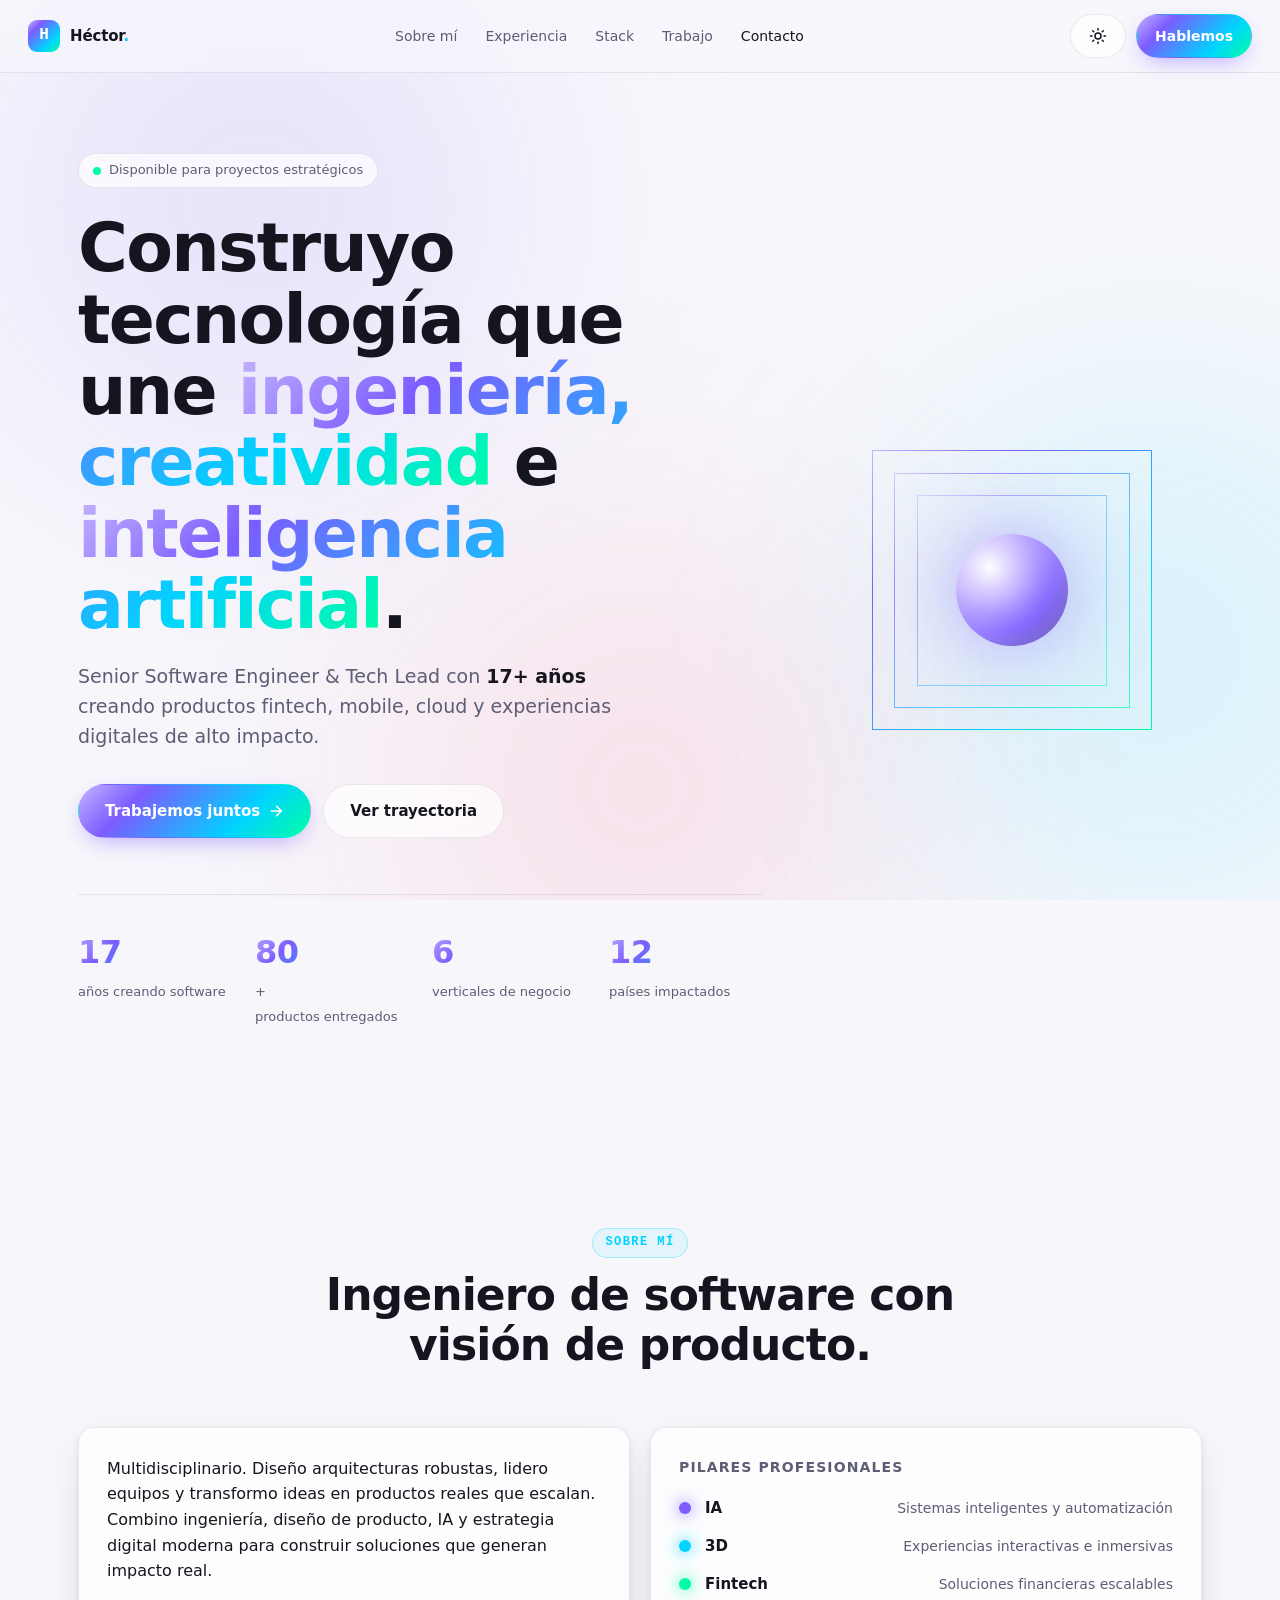
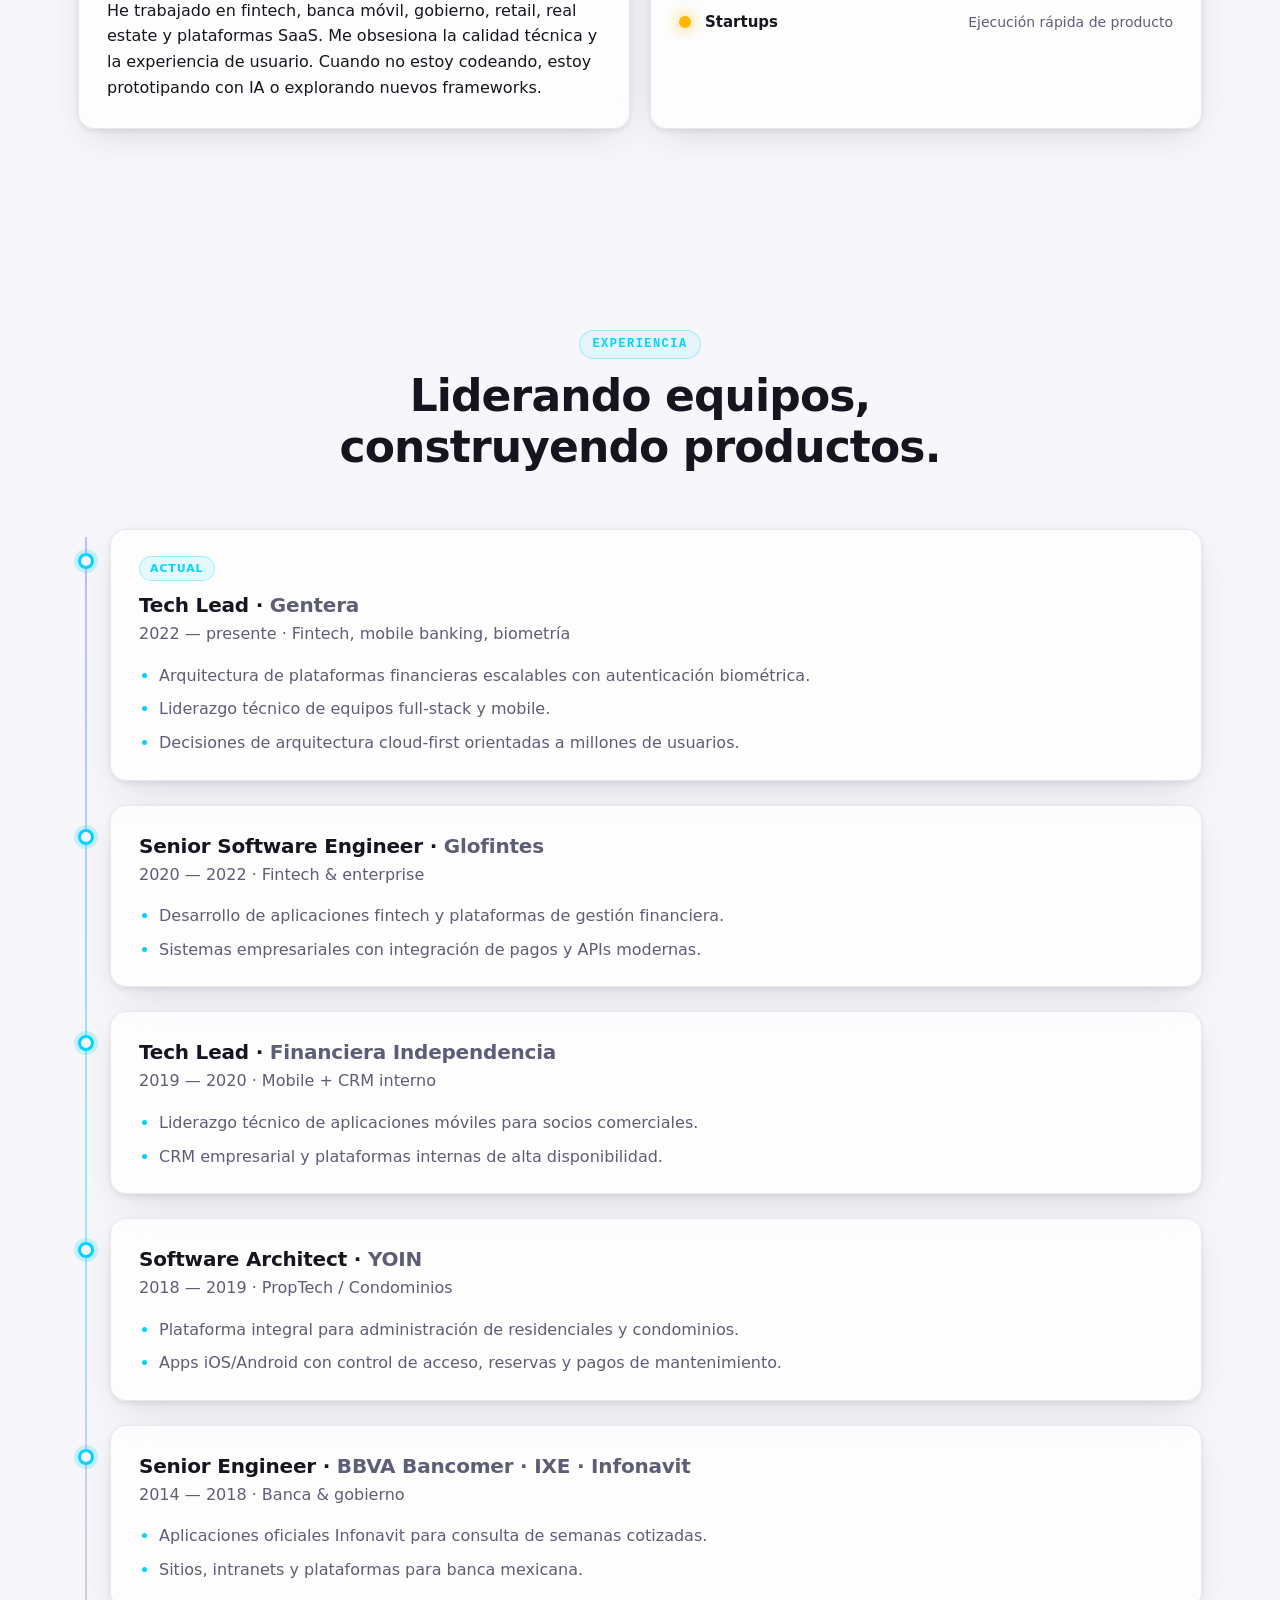
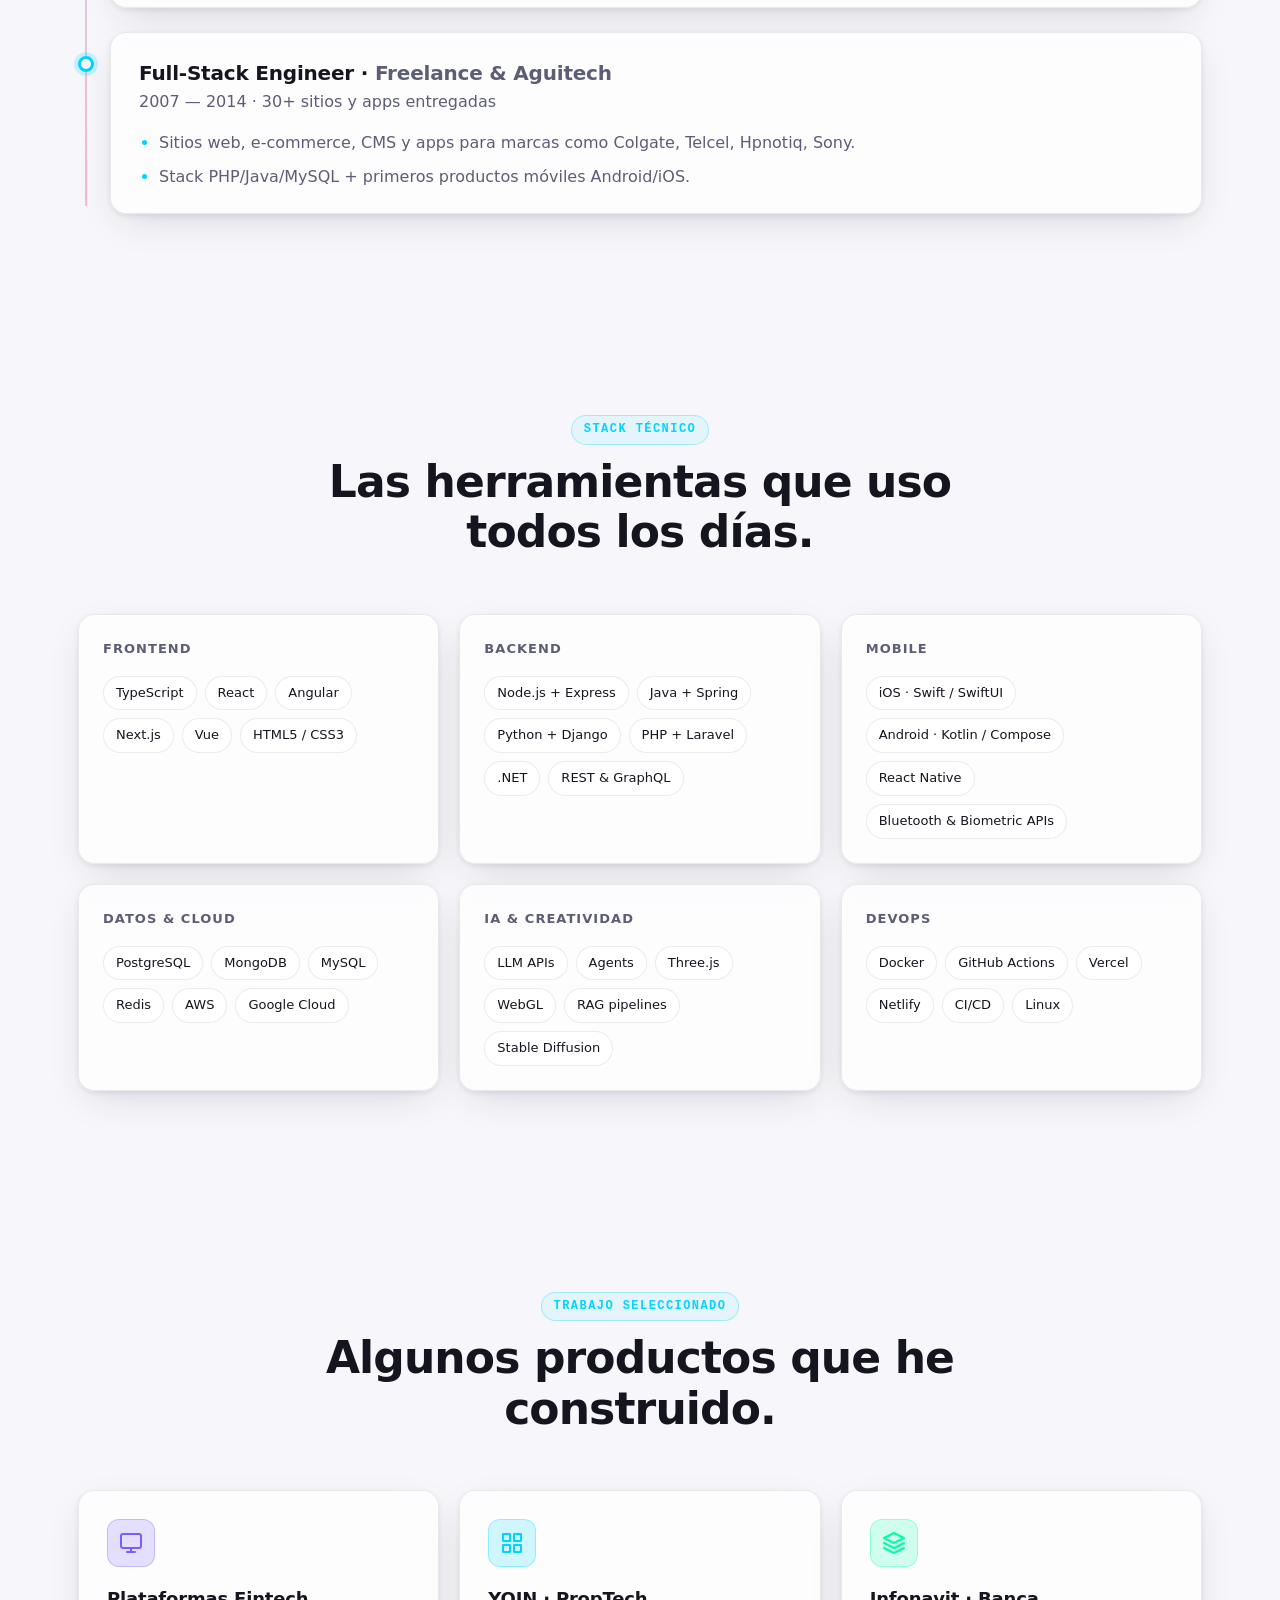
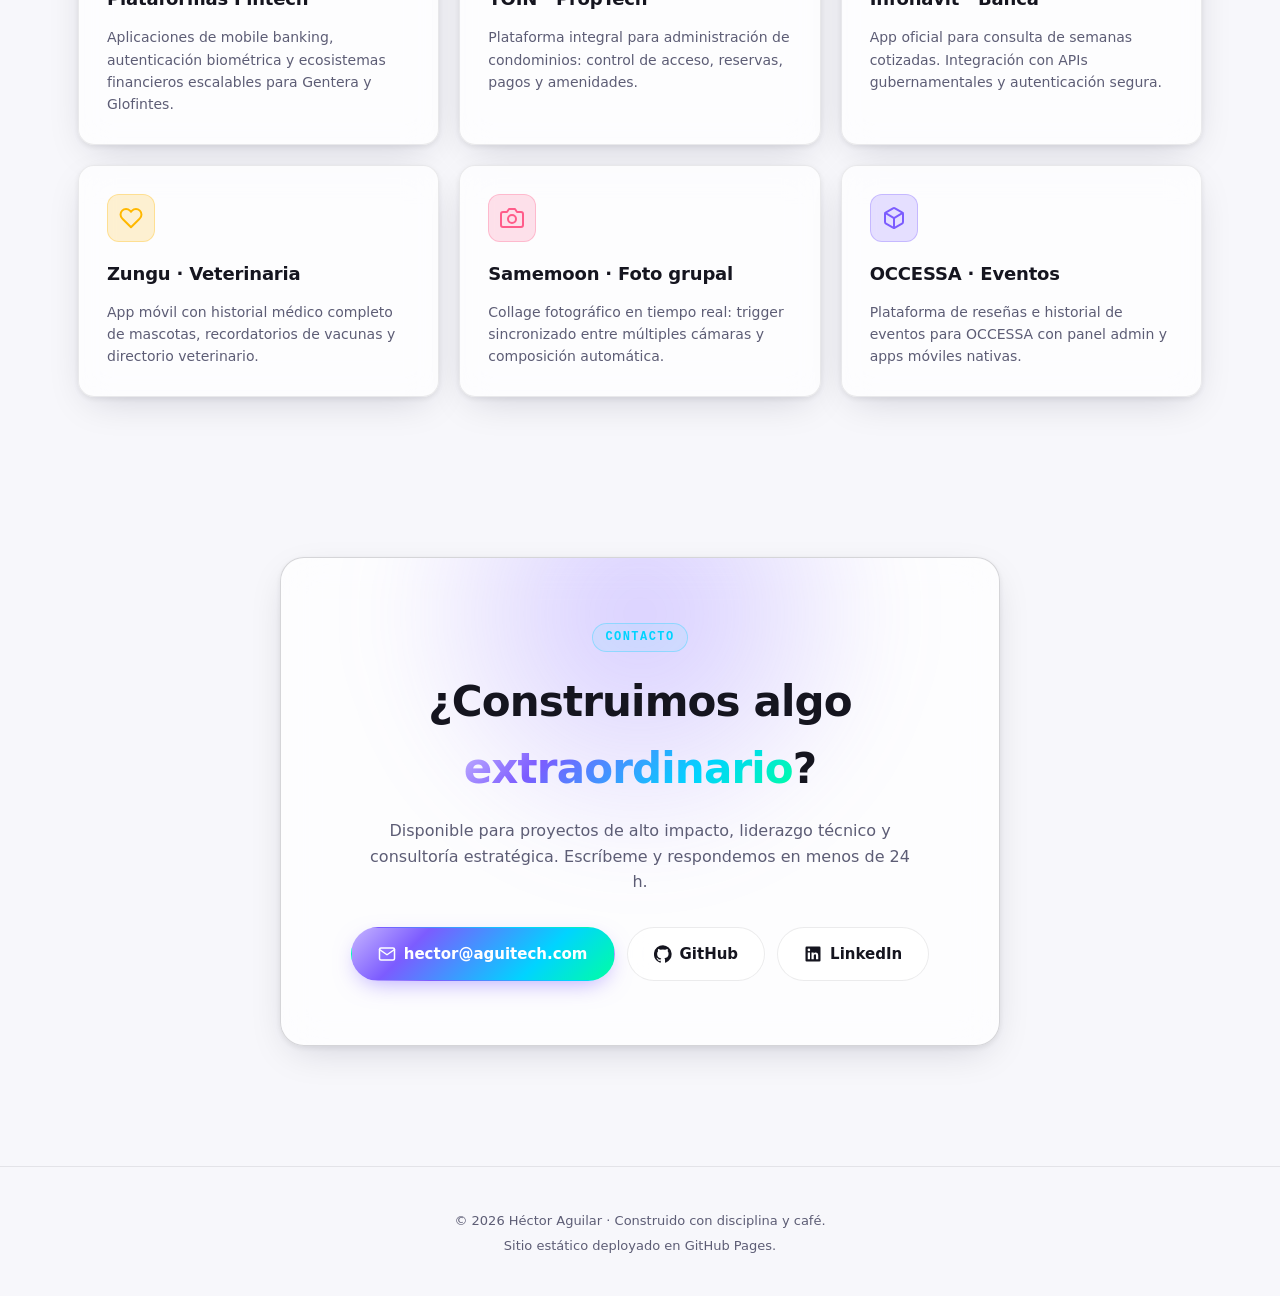
==== index.html @ c1e5ca76 "feat: premium curriculum vitae site - Dark/light theme with glassmorphism - Aurora animated backgrou" ====
<!doctype html>
<html lang="es" data-theme="dark">
<head>
  <meta charset="utf-8" />
  <meta name="viewport" content="width=device-width, initial-scale=1, viewport-fit=cover" />
  <title>Héctor Aguilar — Senior Software Engineer & Tech Lead</title>
  <meta name="description" content="Senior Software Engineer con 17+ años construyendo fintech, mobile, plataformas cloud y productos digitales. iOS, Android, Web, AI." />
  <meta name="theme-color" content="#0a0a0f" />
  <meta name="color-scheme" content="dark light" />

  <!-- Open Graph -->
  <meta property="og:type" content="profile" />
  <meta property="og:title" content="Héctor Aguilar — Senior Software Engineer & Tech Lead" />
  <meta property="og:description" content="17+ años construyendo fintech, mobile, AI y plataformas escalables." />
  <meta property="og:locale" content="es_MX" />

  <link rel="icon" type="image/svg+xml" href="data:image/svg+xml,%3Csvg xmlns='http://www.w3.org/2000/svg' viewBox='0 0 32 32'%3E%3Cdefs%3E%3ClinearGradient id='g' x1='0' x2='1' y1='0' y2='1'%3E%3Cstop offset='0' stop-color='%237c5cff'/%3E%3Cstop offset='1' stop-color='%2300d4ff'/%3E%3C/linearGradient%3E%3C/defs%3E%3Crect width='32' height='32' rx='8' fill='url(%23g)'/%3E%3Ctext x='16' y='22' text-anchor='middle' font-family='ui-monospace,SF Mono,monospace' font-size='18' font-weight='800' fill='white'%3EH%3C/text%3E%3C/svg%3E" />

  <link rel="stylesheet" href="styles.css" />
</head>
<body>

<!-- Aurora background -->
<div class="aurora" aria-hidden="true">
  <span class="aurora__blob aurora__blob--1"></span>
  <span class="aurora__blob aurora__blob--2"></span>
  <span class="aurora__blob aurora__blob--3"></span>
</div>

<!-- Top nav -->
<header class="topbar" role="banner">
  <a href="#top" class="topbar__brand" aria-label="Inicio">
    <span class="brand-mark" aria-hidden="true">H</span>
    <span class="brand-name">Héctor<span class="brand-dot" aria-hidden="true">.</span></span>
  </a>
  <nav class="topbar__nav" aria-label="Navegación principal">
    <a href="#about">Sobre mí</a>
    <a href="#experience">Experiencia</a>
    <a href="#stack">Stack</a>
    <a href="#work">Trabajo</a>
    <a href="#contact">Contacto</a>
  </nav>
  <div class="topbar__actions">
    <button class="btn btn--ghost" id="theme-toggle" type="button" aria-label="Cambiar tema">
      <svg width="18" height="18" viewBox="0 0 24 24" fill="none" stroke="currentColor" stroke-width="2" stroke-linecap="round" stroke-linejoin="round" aria-hidden="true"><circle cx="12" cy="12" r="4"/><path d="M12 2v2M12 20v2M4.93 4.93l1.41 1.41M17.66 17.66l1.41 1.41M2 12h2M20 12h2M4.93 19.07l1.41-1.41M17.66 6.34l1.41-1.41"/></svg>
    </button>
    <a class="btn btn--primary" href="#contact">Hablemos</a>
  </div>
</header>

<main id="top">

  <!-- HERO -->
  <section class="hero" aria-labelledby="hero-title">
    <div class="hero__inner reveal">
      <span class="chip">
        <span class="chip__pulse" aria-hidden="true"></span>
        Disponible para proyectos estratégicos
      </span>
      <h1 id="hero-title" class="hero__title">
        Construyo tecnología que une
        <span class="grad">ingeniería, creatividad</span>
        e <span class="grad">inteligencia artificial</span>.
      </h1>
      <p class="hero__subtitle">
        Senior Software Engineer &amp; Tech Lead con <strong>17+ años</strong> creando productos fintech, mobile, cloud
        y experiencias digitales de alto impacto.
      </p>
      <div class="hero__cta">
        <a class="btn btn--primary btn--lg" href="#contact">
          Trabajemos juntos
          <svg width="16" height="16" viewBox="0 0 24 24" fill="none" stroke="currentColor" stroke-width="2.5" stroke-linecap="round" stroke-linejoin="round" aria-hidden="true"><path d="M5 12h14M13 5l7 7-7 7"/></svg>
        </a>
        <a class="btn btn--ghost btn--lg" href="#experience">
          Ver trayectoria
        </a>
      </div>
      <ul class="hero__stats" role="list">
        <li>
          <strong data-count="17">0</strong>
          <span>años creando software</span>
        </li>
        <li>
          <strong data-count="80">0</strong><span>+</span>
          <span>productos entregados</span>
        </li>
        <li>
          <strong data-count="6">0</strong>
          <span>verticales de negocio</span>
        </li>
        <li>
          <strong data-count="12">0</strong>
          <span>países impactados</span>
        </li>
      </ul>
    </div>
    <div class="hero__art" aria-hidden="true">
      <div class="orb">
        <div class="orb__core"></div>
        <div class="orb__ring orb__ring--1"></div>
        <div class="orb__ring orb__ring--2"></div>
        <div class="orb__ring orb__ring--3"></div>
      </div>
    </div>
  </section>

  <!-- ABOUT -->
  <section id="about" class="section" aria-labelledby="about-title">
    <header class="section__head reveal">
      <span class="eyebrow">Sobre mí</span>
      <h2 id="about-title" class="section__title">
        Ingeniero de software con visión de producto.
      </h2>
    </header>
    <div class="grid grid--2 reveal">
      <div class="card card--prose">
        <p>
          Multidisciplinario. Diseño arquitecturas robustas, lidero equipos y transformo ideas en productos reales que escalan.
          Combino ingeniería, diseño de producto, IA y estrategia digital moderna para construir soluciones que generan impacto real.
        </p>
        <p>
          He trabajado en fintech, banca móvil, gobierno, retail, real estate y plataformas SaaS. Me obsesiona la calidad técnica
          y la experiencia de usuario. Cuando no estoy codeando, estoy prototipando con IA o explorando nuevos frameworks.
        </p>
      </div>
      <div class="card card--pillars">
        <h3 class="card__title">Pilares profesionales</h3>
        <ul class="pillars" role="list">
          <li><span class="pillars__dot" style="--c:#7c5cff"></span><strong>IA</strong><span>Sistemas inteligentes y automatización</span></li>
          <li><span class="pillars__dot" style="--c:#00d4ff"></span><strong>3D</strong><span>Experiencias interactivas e inmersivas</span></li>
          <li><span class="pillars__dot" style="--c:#00ffa3"></span><strong>Fintech</strong><span>Soluciones financieras escalables</span></li>
          <li><span class="pillars__dot" style="--c:#ffb800"></span><strong>Startups</strong><span>Ejecución rápida de producto</span></li>
        </ul>
      </div>
    </div>
  </section>

  <!-- EXPERIENCE -->
  <section id="experience" class="section" aria-labelledby="exp-title">
    <header class="section__head reveal">
      <span class="eyebrow">Experiencia</span>
      <h2 id="exp-title" class="section__title">Liderando equipos, construyendo productos.</h2>
    </header>

    <ol class="timeline" role="list">
      <li class="timeline__item reveal">
        <div class="timeline__dot" aria-hidden="true"></div>
        <article class="card timeline__card">
          <header>
            <span class="badge">Actual</span>
            <h3>Tech Lead · <span class="muted">Gentera</span></h3>
            <p class="muted">2022 — presente · Fintech, mobile banking, biometría</p>
          </header>
          <ul>
            <li>Arquitectura de plataformas financieras escalables con autenticación biométrica.</li>
            <li>Liderazgo técnico de equipos full-stack y mobile.</li>
            <li>Decisiones de arquitectura cloud-first orientadas a millones de usuarios.</li>
          </ul>
        </article>
      </li>

      <li class="timeline__item reveal">
        <div class="timeline__dot" aria-hidden="true"></div>
        <article class="card timeline__card">
          <header>
            <h3>Senior Software Engineer · <span class="muted">Glofintes</span></h3>
            <p class="muted">2020 — 2022 · Fintech &amp; enterprise</p>
          </header>
          <ul>
            <li>Desarrollo de aplicaciones fintech y plataformas de gestión financiera.</li>
            <li>Sistemas empresariales con integración de pagos y APIs modernas.</li>
          </ul>
        </article>
      </li>

      <li class="timeline__item reveal">
        <div class="timeline__dot" aria-hidden="true"></div>
        <article class="card timeline__card">
          <header>
            <h3>Tech Lead · <span class="muted">Financiera Independencia</span></h3>
            <p class="muted">2019 — 2020 · Mobile + CRM interno</p>
          </header>
          <ul>
            <li>Liderazgo técnico de aplicaciones móviles para socios comerciales.</li>
            <li>CRM empresarial y plataformas internas de alta disponibilidad.</li>
          </ul>
        </article>
      </li>

      <li class="timeline__item reveal">
        <div class="timeline__dot" aria-hidden="true"></div>
        <article class="card timeline__card">
          <header>
            <h3>Software Architect · <span class="muted">YOIN</span></h3>
            <p class="muted">2018 — 2019 · PropTech / Condominios</p>
          </header>
          <ul>
            <li>Plataforma integral para administración de residenciales y condominios.</li>
            <li>Apps iOS/Android con control de acceso, reservas y pagos de mantenimiento.</li>
          </ul>
        </article>
      </li>

      <li class="timeline__item reveal">
        <div class="timeline__dot" aria-hidden="true"></div>
        <article class="card timeline__card">
          <header>
            <h3>Senior Engineer · <span class="muted">BBVA Bancomer · IXE · Infonavit</span></h3>
            <p class="muted">2014 — 2018 · Banca &amp; gobierno</p>
          </header>
          <ul>
            <li>Aplicaciones oficiales Infonavit para consulta de semanas cotizadas.</li>
            <li>Sitios, intranets y plataformas para banca mexicana.</li>
          </ul>
        </article>
      </li>

      <li class="timeline__item reveal">
        <div class="timeline__dot" aria-hidden="true"></div>
        <article class="card timeline__card">
          <header>
            <h3>Full-Stack Engineer · <span class="muted">Freelance &amp; Aguitech</span></h3>
            <p class="muted">2007 — 2014 · 30+ sitios y apps entregadas</p>
          </header>
          <ul>
            <li>Sitios web, e-commerce, CMS y apps para marcas como Colgate, Telcel, Hpnotiq, Sony.</li>
            <li>Stack PHP/Java/MySQL + primeros productos móviles Android/iOS.</li>
          </ul>
        </article>
      </li>
    </ol>
  </section>

  <!-- STACK -->
  <section id="stack" class="section" aria-labelledby="stack-title">
    <header class="section__head reveal">
      <span class="eyebrow">Stack técnico</span>
      <h2 id="stack-title" class="section__title">Las herramientas que uso todos los días.</h2>
    </header>

    <div class="stack-grid reveal">
      <article class="card stack-card">
        <h3 class="stack-card__title">Frontend</h3>
        <ul class="tags" role="list">
          <li>TypeScript</li><li>React</li><li>Angular</li><li>Next.js</li><li>Vue</li><li>HTML5 / CSS3</li>
        </ul>
      </article>
      <article class="card stack-card">
        <h3 class="stack-card__title">Backend</h3>
        <ul class="tags" role="list">
          <li>Node.js + Express</li><li>Java + Spring</li><li>Python + Django</li><li>PHP + Laravel</li><li>.NET</li><li>REST &amp; GraphQL</li>
        </ul>
      </article>
      <article class="card stack-card">
        <h3 class="stack-card__title">Mobile</h3>
        <ul class="tags" role="list">
          <li>iOS · Swift / SwiftUI</li><li>Android · Kotlin / Compose</li><li>React Native</li><li>Bluetooth &amp; Biometric APIs</li>
        </ul>
      </article>
      <article class="card stack-card">
        <h3 class="stack-card__title">Datos &amp; Cloud</h3>
        <ul class="tags" role="list">
          <li>PostgreSQL</li><li>MongoDB</li><li>MySQL</li><li>Redis</li><li>AWS</li><li>Google Cloud</li>
        </ul>
      </article>
      <article class="card stack-card">
        <h3 class="stack-card__title">IA &amp; Creatividad</h3>
        <ul class="tags" role="list">
          <li>LLM APIs</li><li>Agents</li><li>Three.js</li><li>WebGL</li><li>RAG pipelines</li><li>Stable Diffusion</li>
        </ul>
      </article>
      <article class="card stack-card">
        <h3 class="stack-card__title">DevOps</h3>
        <ul class="tags" role="list">
          <li>Docker</li><li>GitHub Actions</li><li>Vercel</li><li>Netlify</li><li>CI/CD</li><li>Linux</li>
        </ul>
      </article>
    </div>
  </section>

  <!-- SELECTED WORK -->
  <section id="work" class="section" aria-labelledby="work-title">
    <header class="section__head reveal">
      <span class="eyebrow">Trabajo seleccionado</span>
      <h2 id="work-title" class="section__title">Algunos productos que he construido.</h2>
    </header>

    <div class="grid grid--3 reveal">
      <article class="card work-card">
        <div class="work-card__icon" style="--c:#7c5cff">
          <svg width="24" height="24" viewBox="0 0 24 24" fill="none" stroke="currentColor" stroke-width="2" stroke-linecap="round" stroke-linejoin="round"><rect x="2" y="3" width="20" height="14" rx="2"/><path d="M8 21h8M12 17v4"/></svg>
        </div>
        <h3>Plataformas Fintech</h3>
        <p>Aplicaciones de mobile banking, autenticación biométrica y ecosistemas financieros escalables para Gentera y Glofintes.</p>
      </article>

      <article class="card work-card">
        <div class="work-card__icon" style="--c:#00d4ff">
          <svg width="24" height="24" viewBox="0 0 24 24" fill="none" stroke="currentColor" stroke-width="2" stroke-linecap="round" stroke-linejoin="round"><path d="M3 3h7v7H3zM14 3h7v7h-7zM14 14h7v7h-7zM3 14h7v7H3z"/></svg>
        </div>
        <h3>YOIN · PropTech</h3>
        <p>Plataforma integral para administración de condominios: control de acceso, reservas, pagos y amenidades.</p>
      </article>

      <article class="card work-card">
        <div class="work-card__icon" style="--c:#00ffa3">
          <svg width="24" height="24" viewBox="0 0 24 24" fill="none" stroke="currentColor" stroke-width="2" stroke-linecap="round" stroke-linejoin="round"><path d="M12 2L2 7l10 5 10-5-10-5z"/><path d="M2 17l10 5 10-5M2 12l10 5 10-5"/></svg>
        </div>
        <h3>Infonavit · Banca</h3>
        <p>App oficial para consulta de semanas cotizadas. Integración con APIs gubernamentales y autenticación segura.</p>
      </article>

      <article class="card work-card">
        <div class="work-card__icon" style="--c:#ffb800">
          <svg width="24" height="24" viewBox="0 0 24 24" fill="none" stroke="currentColor" stroke-width="2" stroke-linecap="round" stroke-linejoin="round"><path d="M20.84 4.61a5.5 5.5 0 0 0-7.78 0L12 5.67l-1.06-1.06a5.5 5.5 0 0 0-7.78 7.78l1.06 1.06L12 21.23l7.78-7.78 1.06-1.06a5.5 5.5 0 0 0 0-7.78z"/></svg>
        </div>
        <h3>Zungu · Veterinaria</h3>
        <p>App móvil con historial médico completo de mascotas, recordatorios de vacunas y directorio veterinario.</p>
      </article>

      <article class="card work-card">
        <div class="work-card__icon" style="--c:#ff5c8a">
          <svg width="24" height="24" viewBox="0 0 24 24" fill="none" stroke="currentColor" stroke-width="2" stroke-linecap="round" stroke-linejoin="round"><path d="M23 19a2 2 0 0 1-2 2H3a2 2 0 0 1-2-2V8a2 2 0 0 1 2-2h4l2-3h6l2 3h4a2 2 0 0 1 2 2z"/><circle cx="12" cy="13" r="4"/></svg>
        </div>
        <h3>Samemoon · Foto grupal</h3>
        <p>Collage fotográfico en tiempo real: trigger sincronizado entre múltiples cámaras y composición automática.</p>
      </article>

      <article class="card work-card">
        <div class="work-card__icon" style="--c:#7c5cff">
          <svg width="24" height="24" viewBox="0 0 24 24" fill="none" stroke="currentColor" stroke-width="2" stroke-linecap="round" stroke-linejoin="round"><path d="M21 16V8a2 2 0 0 0-1-1.73l-7-4a2 2 0 0 0-2 0l-7 4A2 2 0 0 0 3 8v8a2 2 0 0 0 1 1.73l7 4a2 2 0 0 0 2 0l7-4A2 2 0 0 0 21 16z"/><path d="M3.27 6.96L12 12.01l8.73-5.05M12 22.08V12"/></svg>
        </div>
        <h3>OCCESSA · Eventos</h3>
        <p>Plataforma de reseñas e historial de eventos para OCCESSA con panel admin y apps móviles nativas.</p>
      </article>
    </div>
  </section>

  <!-- CONTACT -->
  <section id="contact" class="section section--cta" aria-labelledby="contact-title">
    <div class="cta reveal">
      <span class="eyebrow">Contacto</span>
      <h2 id="contact-title" class="cta__title">
        ¿Construimos algo
        <span class="grad">extraordinario</span>?
      </h2>
      <p class="cta__text">
        Disponible para proyectos de alto impacto, liderazgo técnico y consultoría estratégica.
        Escríbeme y respondemos en menos de 24 h.
      </p>
      <div class="cta__actions">
        <a class="btn btn--primary btn--lg" href="mailto:hector@aguitech.com">
          <svg width="18" height="18" viewBox="0 0 24 24" fill="none" stroke="currentColor" stroke-width="2" stroke-linecap="round" stroke-linejoin="round" aria-hidden="true"><path d="M4 4h16c1.1 0 2 .9 2 2v12c0 1.1-.9 2-2 2H4c-1.1 0-2-.9-2-2V6c0-1.1.9-2 2-2z"/><path d="M22 6l-10 7L2 6"/></svg>
          hector@aguitech.com
        </a>
        <a class="btn btn--ghost btn--lg" href="https://github.com/aguitech" target="_blank" rel="noopener">
          <svg width="18" height="18" viewBox="0 0 24 24" fill="currentColor" aria-hidden="true"><path d="M12 .3a12 12 0 0 0-3.8 23.4c.6.1.8-.3.8-.6v-2c-3.3.7-4-1.6-4-1.6-.6-1.4-1.4-1.8-1.4-1.8-1-.7.1-.7.1-.7 1.2.1 1.8 1.2 1.8 1.2 1 1.8 2.8 1.3 3.5 1 .1-.8.4-1.3.7-1.6-2.7-.3-5.5-1.3-5.5-6 0-1.3.5-2.4 1.2-3.2-.1-.3-.5-1.5.1-3.2 0 0 1-.3 3.3 1.2a11.5 11.5 0 0 1 6 0c2.3-1.5 3.3-1.2 3.3-1.2.6 1.7.2 2.9.1 3.2.8.8 1.2 1.9 1.2 3.2 0 4.6-2.8 5.6-5.5 5.9.4.4.8 1.1.8 2.2v3.3c0 .3.2.7.8.6A12 12 0 0 0 12 .3"/></svg>
          GitHub
        </a>
        <a class="btn btn--ghost btn--lg" href="https://www.linkedin.com/in/hectoraguilar" target="_blank" rel="noopener">
          <svg width="18" height="18" viewBox="0 0 24 24" fill="currentColor" aria-hidden="true"><path d="M20.5 2h-17A1.5 1.5 0 0 0 2 3.5v17A1.5 1.5 0 0 0 3.5 22h17a1.5 1.5 0 0 0 1.5-1.5v-17A1.5 1.5 0 0 0 20.5 2zM8 19H5v-9h3zM6.5 8.25A1.75 1.75 0 1 1 8.3 6.5a1.78 1.78 0 0 1-1.8 1.75zM19 19h-3v-4.74c0-1.42-.6-1.93-1.38-1.93A1.74 1.74 0 0 0 13 14.19a.66.66 0 0 0 0 .14V19h-3v-9h2.9v1.3a3.11 3.11 0 0 1 2.7-1.4c1.55 0 3.36.86 3.36 3.66z"/></svg>
          LinkedIn
        </a>
      </div>
    </div>
  </section>
</main>

<footer class="footer" role="contentinfo">
  <p>© <span id="year"></span> Héctor Aguilar · Construido con disciplina y café.</p>
  <p class="muted">Sitio estático deployado en GitHub Pages.</p>
</footer>

<script src="script.js" defer></script>
</body>
</html>
---- styles.css ----
/* ==========================================================================
   Héctor Aguilar · Curriculum Vitae — premium dark glassmorphism
   ========================================================================== */

/* Tokens */
:root {
  --bg: #0a0a0f;
  --bg-2: #11111a;
  --surface: rgba(255, 255, 255, 0.04);
  --surface-2: rgba(255, 255, 255, 0.07);
  --surface-strong: rgba(255, 255, 255, 0.10);
  --border: rgba(255, 255, 255, 0.08);
  --border-strong: rgba(255, 255, 255, 0.16);
  --text: #e9e9f1;
  --muted: #8a8aa3;
  --grad-1: #7c5cff;
  --grad-2: #00d4ff;
  --grad-3: #ff5c8a;
  --grad-text: linear-gradient(135deg, #c5b4ff 0%, #7c5cff 25%, #00d4ff 70%, #00ffa3 100%);
  --shadow-card: 0 12px 40px -12px rgba(0, 0, 0, 0.6), 0 2px 6px rgba(0, 0, 0, 0.4);
  --shadow-card-hover: 0 24px 60px -12px rgba(124, 92, 255, 0.25), 0 4px 12px rgba(0, 0, 0, 0.5);
  --radius: 16px;
  --radius-sm: 10px;
  --radius-lg: 24px;
  --max: 1180px;
  --easing: cubic-bezier(0.16, 1, 0.3, 1);
  --font-sans: ui-sans-serif, -apple-system, BlinkMacSystemFont, "Inter", "Segoe UI", system-ui, sans-serif;
  --font-mono: ui-monospace, "SF Mono", Menlo, monospace;
}

/* Light theme override */
[data-theme="light"] {
  --bg: #f7f7fb;
  --bg-2: #eeeef5;
  --surface: rgba(255, 255, 255, 0.7);
  --surface-2: rgba(255, 255, 255, 0.85);
  --surface-strong: rgba(255, 255, 255, 0.95);
  --border: rgba(10, 10, 20, 0.08);
  --border-strong: rgba(10, 10, 20, 0.16);
  --text: #15151f;
  --muted: #5d5d75;
  --shadow-card: 0 12px 40px -12px rgba(10, 10, 40, 0.18), 0 2px 6px rgba(10, 10, 40, 0.08);
  --shadow-card-hover: 0 24px 60px -12px rgba(124, 92, 255, 0.25), 0 4px 12px rgba(10, 10, 40, 0.12);
}

@media (prefers-color-scheme: light) {
  :root:not([data-theme="dark"]) {
    --bg: #f7f7fb;
    --bg-2: #eeeef5;
    --surface: rgba(255, 255, 255, 0.7);
    --surface-2: rgba(255, 255, 255, 0.85);
    --surface-strong: rgba(255, 255, 255, 0.95);
    --border: rgba(10, 10, 20, 0.08);
    --border-strong: rgba(10, 10, 20, 0.16);
    --text: #15151f;
    --muted: #5d5d75;
    --shadow-card: 0 12px 40px -12px rgba(10, 10, 40, 0.18), 0 2px 6px rgba(10, 10, 40, 0.08);
    --shadow-card-hover: 0 24px 60px -12px rgba(124, 92, 255, 0.25), 0 4px 12px rgba(10, 10, 40, 0.12);
  }
}

/* Reset */
* { box-sizing: border-box; margin: 0; padding: 0; }
*::before, *::after { box-sizing: border-box; }
html { scroll-behavior: smooth; }
@media (prefers-reduced-motion: reduce) { html { scroll-behavior: auto; } * { animation-duration: 0.01ms !important; transition-duration: 0.01ms !important; } }

body {
  font-family: var(--font-sans);
  background: var(--bg);
  color: var(--text);
  line-height: 1.6;
  -webkit-font-smoothing: antialiased;
  -moz-osx-font-smoothing: grayscale;
  text-rendering: optimizeLegibility;
  min-height: 100vh;
  overflow-x: hidden;
}

a { color: inherit; text-decoration: none; }
ul, ol { list-style: none; }
img, svg { display: block; max-width: 100%; }

/* ===== Aurora background ===== */
.aurora {
  position: fixed; inset: 0;
  pointer-events: none; z-index: -1;
  overflow: hidden;
}
.aurora__blob {
  position: absolute;
  width: 60vmax; height: 60vmax;
  border-radius: 50%;
  filter: blur(120px);
  opacity: 0.35;
  animation: drift 28s ease-in-out infinite alternate;
  will-change: transform;
}
.aurora__blob--1 { background: radial-gradient(circle, #7c5cff 0%, transparent 70%); top: -20%; left: -10%; }
.aurora__blob--2 { background: radial-gradient(circle, #00d4ff 0%, transparent 70%); top: 30%; right: -20%; animation-delay: -10s; animation-duration: 32s; }
.aurora__blob--3 { background: radial-gradient(circle, #ff5c8a 0%, transparent 70%); bottom: -30%; left: 20%; animation-delay: -18s; animation-duration: 36s; }
[data-theme="light"] .aurora__blob { opacity: 0.18; }
@keyframes drift {
  0%   { transform: translate(0, 0) scale(1); }
  50%  { transform: translate(8%, -6%) scale(1.1); }
  100% { transform: translate(-6%, 4%) scale(0.95); }
}

/* ===== Topbar ===== */
.topbar {
  position: sticky; top: 0; z-index: 50;
  display: flex; align-items: center; justify-content: space-between;
  gap: 16px;
  padding: 14px 28px;
  background: color-mix(in oklab, var(--bg) 70%, transparent);
  backdrop-filter: saturate(180%) blur(20px);
  -webkit-backdrop-filter: saturate(180%) blur(20px);
  border-bottom: 1px solid var(--border);
}
.topbar__brand { display: flex; align-items: center; gap: 10px; font-weight: 700; letter-spacing: -0.01em; }
.brand-mark {
  display: inline-flex; align-items: center; justify-content: center;
  width: 32px; height: 32px;
  background: var(--grad-text);
  background-clip: text; -webkit-background-clip: text;
  border-radius: 9px;
  color: white; font-family: var(--font-mono); font-weight: 800; font-size: 16px;
  position: relative;
}
.brand-mark::before {
  content: ""; position: absolute; inset: 0;
  background: var(--grad-text); border-radius: inherit;
  z-index: -1;
}
.brand-name { font-size: 15px; }
.brand-dot { color: var(--grad-2); }

.topbar__nav { display: flex; gap: 28px; font-size: 14px; color: var(--muted); }
.topbar__nav a { transition: color .2s var(--easing); position: relative; }
.topbar__nav a:hover { color: var(--text); }
.topbar__nav a::after {
  content: ""; position: absolute; bottom: -6px; left: 0; right: 0;
  height: 1px; background: var(--grad-text);
  transform: scaleX(0); transform-origin: left;
  transition: transform .3s var(--easing);
}
.topbar__nav a:hover::after { transform: scaleX(1); }

.topbar__actions { display: flex; gap: 10px; }

@media (max-width: 720px) {
  .topbar { padding: 12px 18px; }
  .topbar__nav { display: none; }
}

/* ===== Buttons ===== */
.btn {
  display: inline-flex; align-items: center; justify-content: center;
  gap: 8px;
  padding: 10px 18px;
  border-radius: 999px;
  font-size: 14px; font-weight: 600;
  border: 1px solid transparent;
  cursor: pointer;
  transition: transform .25s var(--easing), background .25s var(--easing), box-shadow .25s var(--easing), border-color .25s var(--easing);
  white-space: nowrap;
}
.btn--lg { padding: 14px 26px; font-size: 15px; }
.btn--primary {
  background: var(--grad-text);
  color: white;
  box-shadow: 0 8px 24px -8px rgba(124, 92, 255, 0.6);
}
.btn--primary:hover { transform: translateY(-1px); box-shadow: 0 12px 32px -8px rgba(124, 92, 255, 0.8); }
.btn--ghost {
  background: var(--surface);
  border-color: var(--border);
  color: var(--text);
  backdrop-filter: blur(10px);
}
.btn--ghost:hover { background: var(--surface-2); border-color: var(--border-strong); }

/* ===== Hero ===== */
.hero {
  position: relative;
  display: grid;
  grid-template-columns: minmax(0, 1fr) minmax(0, 380px);
  gap: 60px;
  align-items: center;
  max-width: var(--max);
  margin: 0 auto;
  padding: 80px 28px 100px;
}
.hero__inner { max-width: 720px; }
.hero__title {
  font-size: clamp(36px, 6vw, 68px);
  font-weight: 800;
  letter-spacing: -0.025em;
  line-height: 1.05;
  margin: 24px 0 20px;
}
.grad {
  background: var(--grad-text);
  background-clip: text; -webkit-background-clip: text;
  color: transparent;
}
.hero__subtitle {
  font-size: clamp(16px, 1.5vw, 19px);
  color: var(--muted);
  max-width: 580px;
  margin-bottom: 32px;
}
.hero__subtitle strong { color: var(--text); font-weight: 700; }
.hero__cta { display: flex; gap: 12px; flex-wrap: wrap; margin-bottom: 56px; }
.hero__stats {
  display: grid;
  grid-template-columns: repeat(4, 1fr);
  gap: 24px;
  border-top: 1px solid var(--border);
  padding-top: 32px;
}
.hero__stats li {
  display: flex; flex-direction: column; gap: 4px;
  font-size: 13px; color: var(--muted);
}
.hero__stats strong {
  font-size: 32px; font-weight: 800; color: var(--text);
  letter-spacing: -0.02em; font-variant-numeric: tabular-nums;
  background: var(--grad-text);
  background-clip: text; -webkit-background-clip: text;
  color: transparent;
}

/* Chip */
.chip {
  display: inline-flex; align-items: center; gap: 8px;
  padding: 6px 14px;
  background: var(--surface);
  border: 1px solid var(--border);
  border-radius: 999px;
  font-size: 13px; color: var(--muted);
  backdrop-filter: blur(10px);
}
.chip__pulse {
  width: 8px; height: 8px; border-radius: 50%;
  background: #00ffa3;
  box-shadow: 0 0 0 0 #00ffa3;
  animation: pulse 2s ease-out infinite;
}
@keyframes pulse {
  0%   { box-shadow: 0 0 0 0 rgba(0, 255, 163, 0.6); }
  100% { box-shadow: 0 0 0 14px rgba(0, 255, 163, 0); }
}

/* Hero art — animated orb */
.hero__art {
  position: relative;
  height: 420px;
  display: flex; align-items: center; justify-content: center;
}
.orb {
  position: relative;
  width: 280px; height: 280px;
  animation: orbFloat 6s ease-in-out infinite;
}
@keyframes orbFloat {
  0%, 100% { transform: translateY(0) rotate(0); }
  50% { transform: translateY(-12px) rotate(4deg); }
}
.orb__core {
  position: absolute; inset: 30%;
  border-radius: 50%;
  background: radial-gradient(circle at 30% 30%, #ffffff 0%, #c5b4ff 30%, #7c5cff 60%, #2a1a8c 100%);
  filter: blur(0px);
  box-shadow: 0 0 80px rgba(124, 92, 255, 0.5), inset 0 0 40px rgba(255, 255, 255, 0.4);
  animation: orbShine 8s ease-in-out infinite;
}
@keyframes orbShine {
  0%, 100% { filter: brightness(1); }
  50% { filter: brightness(1.15); }
}
.orb__ring {
  position: absolute; inset: 0;
  border-radius: 50%;
  border: 1.5px solid;
  border-image: var(--grad-text) 1;
  animation: orbRing 12s linear infinite;
}
.orb__ring--1 { animation-duration: 14s; }
.orb__ring--2 { inset: 8%; animation-duration: 18s; animation-direction: reverse; opacity: 0.7; }
.orb__ring--3 { inset: 16%; animation-duration: 22s; opacity: 0.5; }
@keyframes orbRing {
  to { transform: rotate(360deg); }
}

@media (max-width: 980px) {
  .hero { grid-template-columns: 1fr; padding: 60px 24px 80px; gap: 40px; }
  .hero__art { height: 280px; order: -1; }
  .orb { width: 200px; height: 200px; }
  .hero__stats { grid-template-columns: repeat(2, 1fr); gap: 16px; }
}

/* ===== Sections ===== */
.section {
  max-width: var(--max);
  margin: 0 auto;
  padding: 100px 28px;
}
.section__head { max-width: 760px; margin: 0 auto 56px; text-align: center; }
.section__title {
  font-size: clamp(28px, 4vw, 44px);
  font-weight: 800;
  letter-spacing: -0.02em;
  line-height: 1.15;
  margin-top: 12px;
}
.eyebrow {
  display: inline-block;
  font-family: var(--font-mono);
  font-size: 12px;
  font-weight: 600;
  text-transform: uppercase;
  letter-spacing: 0.12em;
  color: var(--grad-2);
  padding: 4px 12px;
  border: 1px solid color-mix(in oklab, var(--grad-2) 30%, transparent);
  border-radius: 999px;
  background: color-mix(in oklab, var(--grad-2) 8%, transparent);
}
.muted { color: var(--muted); }

/* Cards */
.card {
  background: var(--surface);
  backdrop-filter: blur(16px) saturate(140%);
  -webkit-backdrop-filter: blur(16px) saturate(140%);
  border: 1px solid var(--border);
  border-radius: var(--radius);
  padding: 28px;
  box-shadow: var(--shadow-card);
  transition: transform .35s var(--easing), box-shadow .35s var(--easing), border-color .35s var(--easing), background .35s var(--easing);
  position: relative;
  overflow: hidden;
}
.card::before {
  content: ""; position: absolute; inset: 0;
  background: linear-gradient(135deg, rgba(255,255,255,0.04) 0%, transparent 60%);
  pointer-events: none;
  opacity: 0;
  transition: opacity .35s var(--easing);
}
.card:hover { transform: translateY(-4px); box-shadow: var(--shadow-card-hover); border-color: var(--border-strong); }
.card:hover::before { opacity: 1; }
.card--prose p { color: var(--text); margin-bottom: 14px; }
.card--prose p:last-child { margin-bottom: 0; }
.card__title { font-size: 14px; font-weight: 600; color: var(--muted); text-transform: uppercase; letter-spacing: 0.08em; margin-bottom: 18px; }

/* Grids */
.grid { display: grid; gap: 20px; }
.grid--2 { grid-template-columns: repeat(2, 1fr); }
.grid--3 { grid-template-columns: repeat(3, 1fr); }
@media (max-width: 880px) {
  .grid--2, .grid--3 { grid-template-columns: 1fr; }
  .section { padding: 70px 24px; }
}

/* Pillars */
.pillars { display: flex; flex-direction: column; gap: 14px; }
.pillars li {
  display: grid; grid-template-columns: 12px 1fr auto; gap: 14px;
  align-items: center;
  font-size: 15px;
}
.pillars strong { font-weight: 700; }
.pillars span:not(.pillars__dot) { color: var(--muted); font-size: 14px; }
.pillars__dot {
  width: 12px; height: 12px; border-radius: 50%;
  background: var(--c);
  box-shadow: 0 0 16px var(--c);
}

/* Timeline */
.timeline {
  position: relative;
  display: flex; flex-direction: column; gap: 24px;
  padding-left: 32px;
}
.timeline::before {
  content: ""; position: absolute;
  left: 7px; top: 8px; bottom: 8px;
  width: 2px;
  background: linear-gradient(180deg, var(--grad-1) 0%, var(--grad-2) 50%, var(--grad-3) 100%);
  opacity: 0.4;
}
.timeline__item { position: relative; }
.timeline__dot {
  position: absolute; left: -32px; top: 24px;
  width: 16px; height: 16px;
  border-radius: 50%;
  background: var(--bg);
  border: 3px solid var(--grad-2);
  box-shadow: 0 0 0 4px color-mix(in oklab, var(--grad-2) 20%, transparent);
}
.timeline__card { padding: 24px 28px; }
.timeline__card header { margin-bottom: 16px; }
.timeline__card h3 { font-size: 20px; font-weight: 700; letter-spacing: -0.01em; }
.timeline__card .badge {
  display: inline-block;
  font-size: 11px; font-weight: 700;
  text-transform: uppercase; letter-spacing: 0.08em;
  color: var(--grad-2);
  padding: 3px 10px;
  border: 1px solid color-mix(in oklab, var(--grad-2) 30%, transparent);
  border-radius: 999px;
  background: color-mix(in oklab, var(--grad-2) 10%, transparent);
  margin-bottom: 8px;
}
.timeline__card ul { display: flex; flex-direction: column; gap: 8px; padding-left: 20px; list-style: disc; color: var(--muted); }
.timeline__card ul li::marker { color: var(--grad-2); }

/* Stack grid */
.stack-grid {
  display: grid; gap: 20px;
  grid-template-columns: repeat(3, 1fr);
}
@media (max-width: 880px) { .stack-grid { grid-template-columns: 1fr; } }

.stack-card { padding: 24px; }
.stack-card__title {
  font-size: 13px; font-weight: 700;
  text-transform: uppercase; letter-spacing: 0.08em;
  color: var(--muted);
  margin-bottom: 16px;
}
.tags { display: flex; flex-wrap: wrap; gap: 8px; }
.tags li {
  display: inline-flex; align-items: center;
  padding: 6px 12px;
  background: var(--surface-2);
  border: 1px solid var(--border);
  border-radius: 999px;
  font-size: 13px; font-weight: 500;
  transition: all .2s var(--easing);
}
.tags li:hover {
  background: color-mix(in oklab, var(--grad-1) 20%, var(--surface-2));
  border-color: color-mix(in oklab, var(--grad-1) 40%, var(--border));
  transform: translateY(-1px);
}

/* Work cards */
.work-card { padding: 28px; display: flex; flex-direction: column; gap: 12px; }
.work-card__icon {
  width: 48px; height: 48px;
  border-radius: 12px;
  display: flex; align-items: center; justify-content: center;
  background: color-mix(in oklab, var(--c) 18%, transparent);
  border: 1px solid color-mix(in oklab, var(--c) 30%, transparent);
  color: var(--c);
  margin-bottom: 6px;
}
.work-card h3 { font-size: 18px; font-weight: 700; letter-spacing: -0.01em; }
.work-card p { color: var(--muted); font-size: 14px; }

/* CTA */
.section--cta { padding-top: 60px; padding-bottom: 120px; }
.cta {
  text-align: center;
  max-width: 720px;
  margin: 0 auto;
  padding: 64px 32px;
  background: var(--surface);
  backdrop-filter: blur(20px) saturate(140%);
  border: 1px solid var(--border-strong);
  border-radius: var(--radius-lg);
  box-shadow: var(--shadow-card);
  position: relative;
  overflow: hidden;
}
.cta::before {
  content: ""; position: absolute;
  top: -50%; left: 50%; transform: translateX(-50%);
  width: 600px; height: 600px;
  background: radial-gradient(circle, color-mix(in oklab, var(--grad-1) 30%, transparent), transparent 60%);
  filter: blur(40px);
  pointer-events: none;
  z-index: -1;
}
.cta__title { font-size: clamp(28px, 4vw, 42px); font-weight: 800; letter-spacing: -0.02em; margin-top: 16px; }
.cta__text { color: var(--muted); margin: 16px auto 32px; max-width: 540px; }
.cta__actions { display: flex; gap: 12px; justify-content: center; flex-wrap: wrap; }

/* Footer */
.footer {
  text-align: center;
  padding: 40px 24px;
  border-top: 1px solid var(--border);
  font-size: 13px;
  color: var(--muted);
}
.footer p { margin: 4px 0; }

/* Reveal on scroll */
.reveal {
  opacity: 0;
  transform: translateY(24px);
  transition: opacity .8s var(--easing), transform .8s var(--easing);
}
.reveal.is-visible {
  opacity: 1;
  transform: translateY(0);
}

/* Subtle selection */
::selection { background: color-mix(in oklab, var(--grad-1) 40%, transparent); color: white; }

/* Focus */
:focus-visible {
  outline: 2px solid var(--grad-2);
  outline-offset: 3px;
  border-radius: 4px;
}
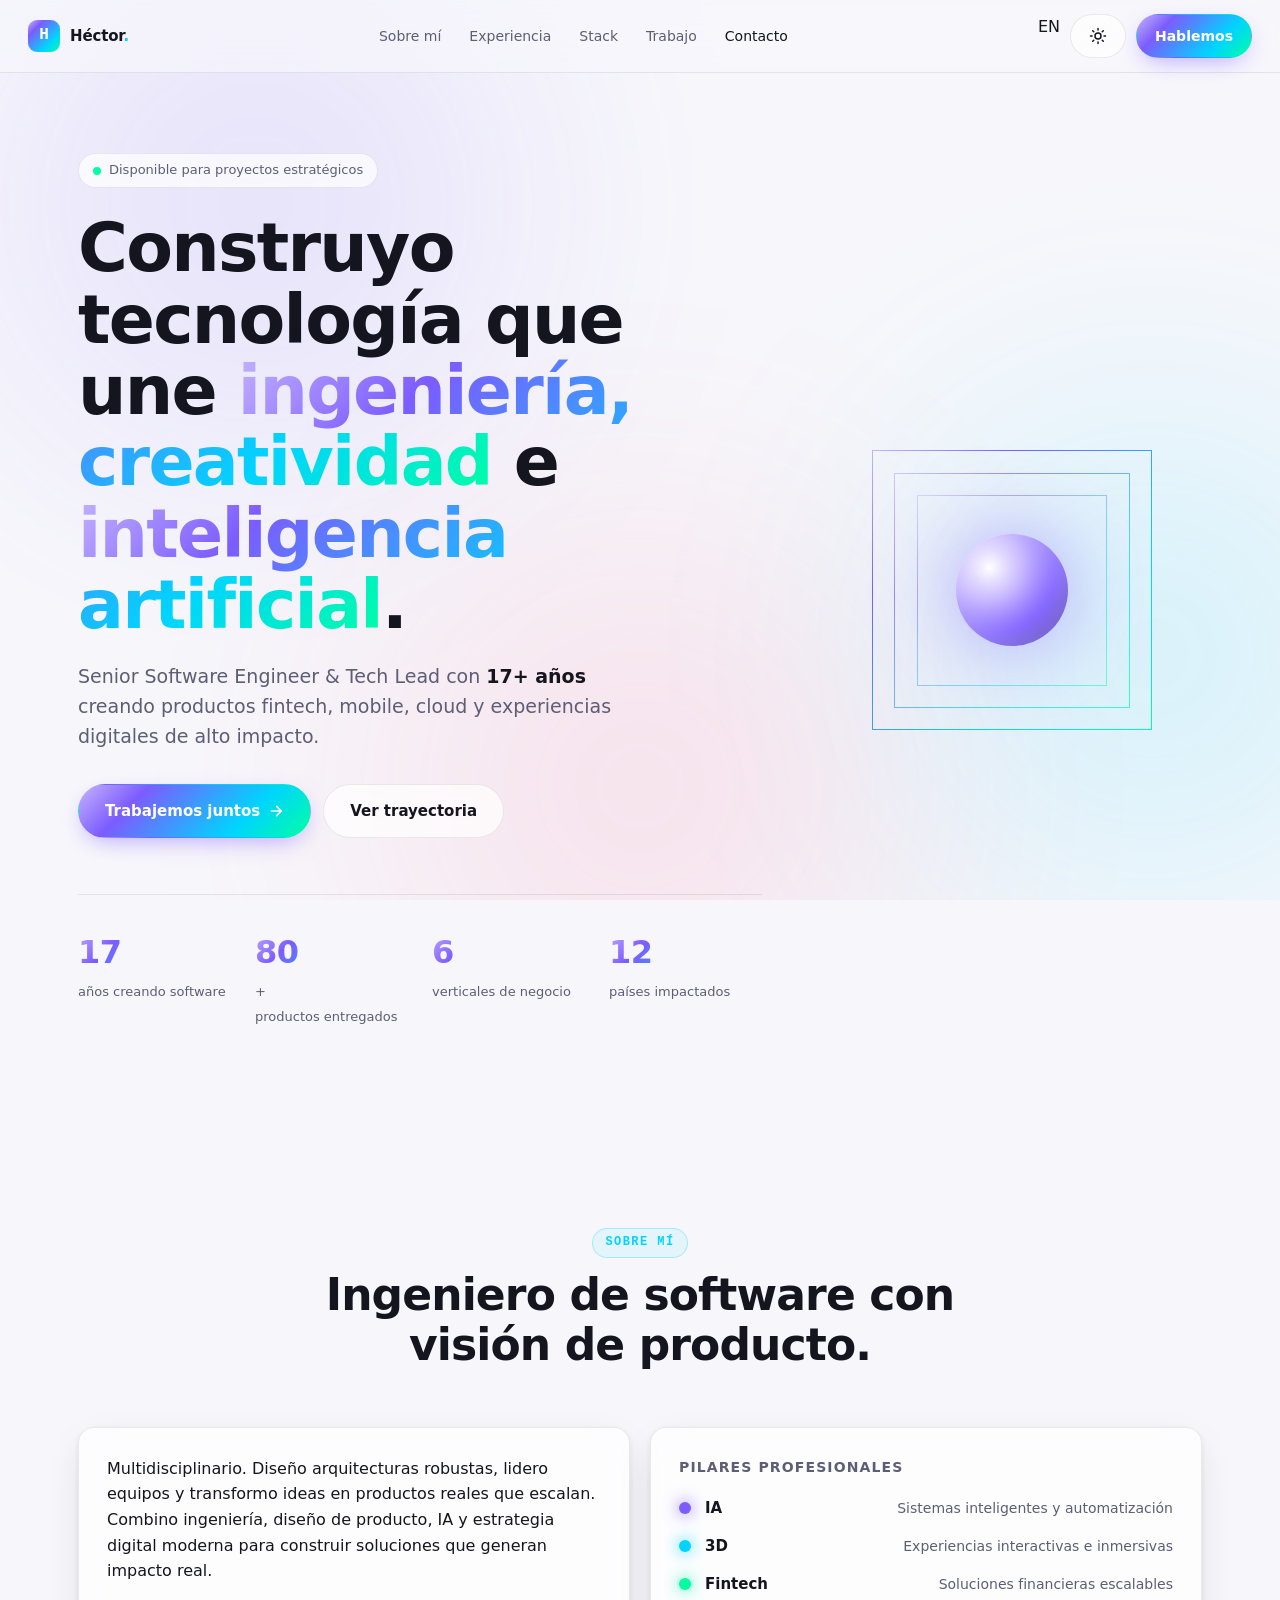
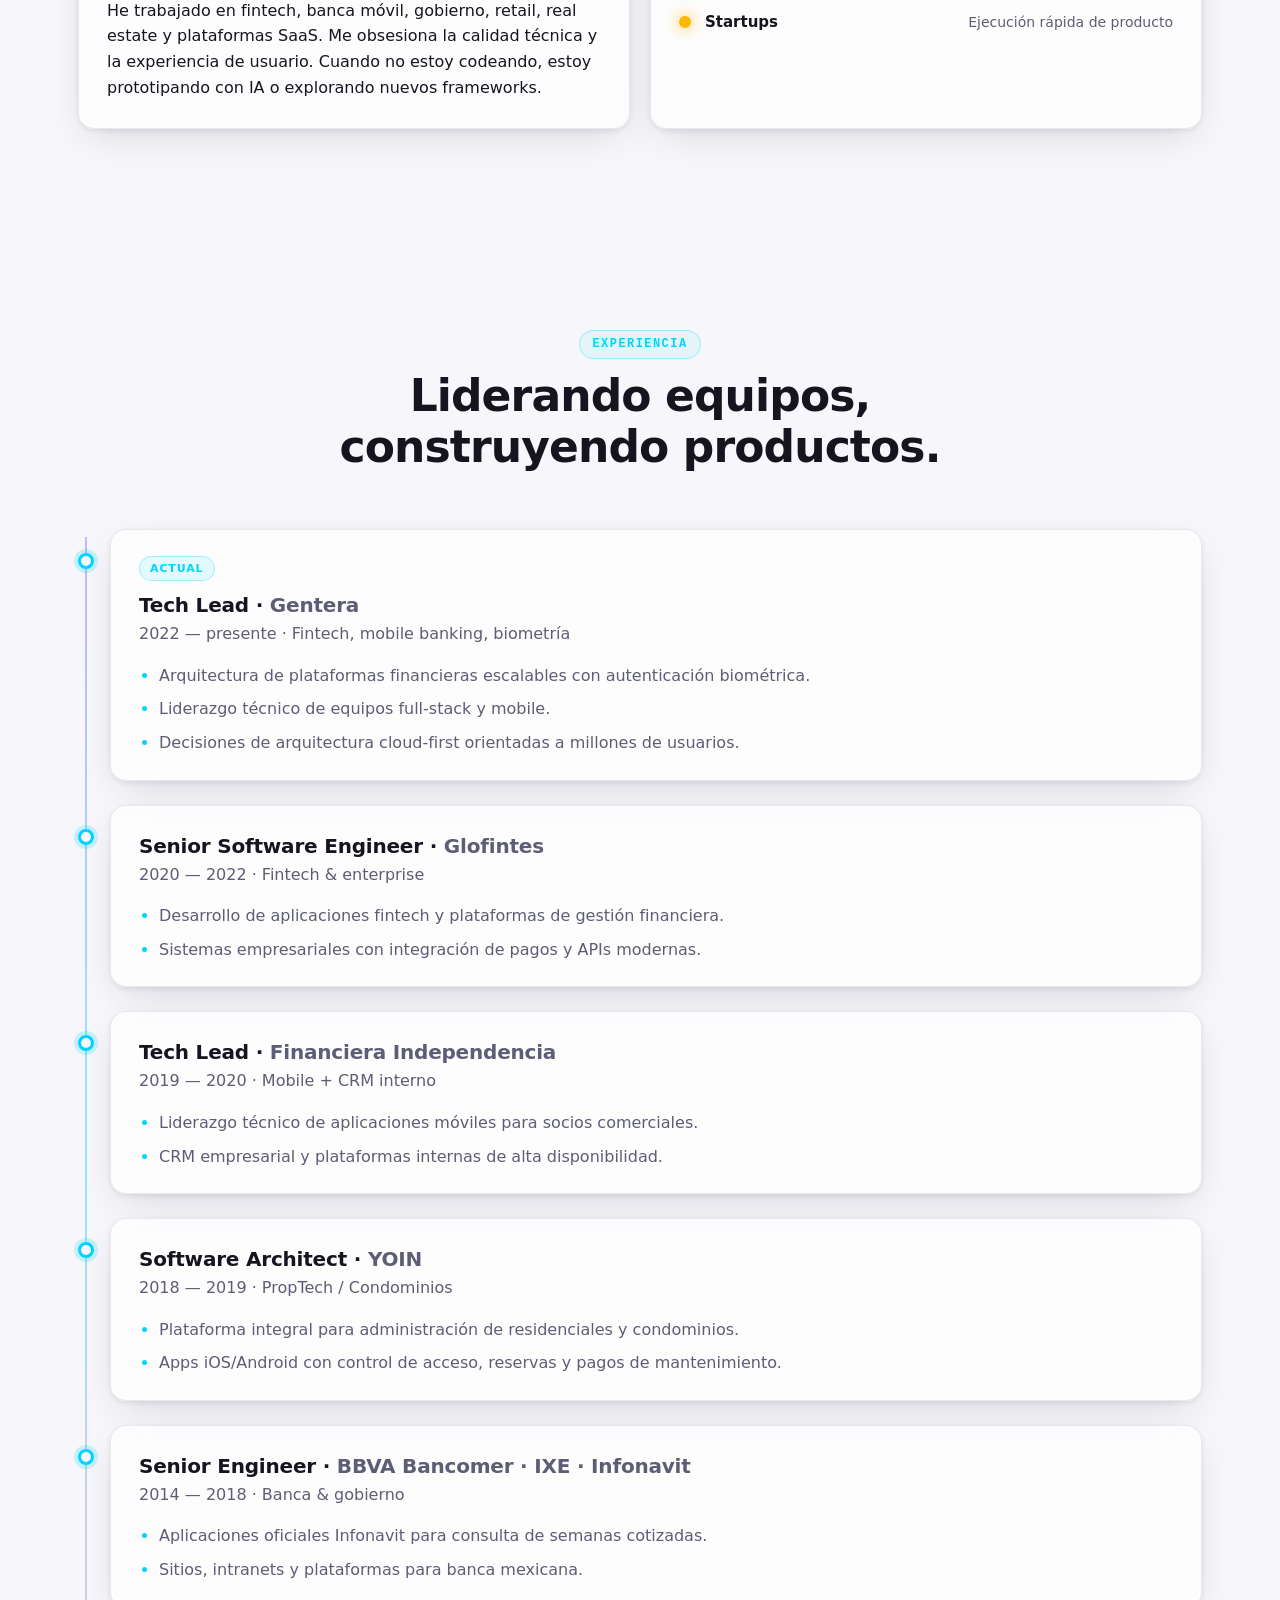
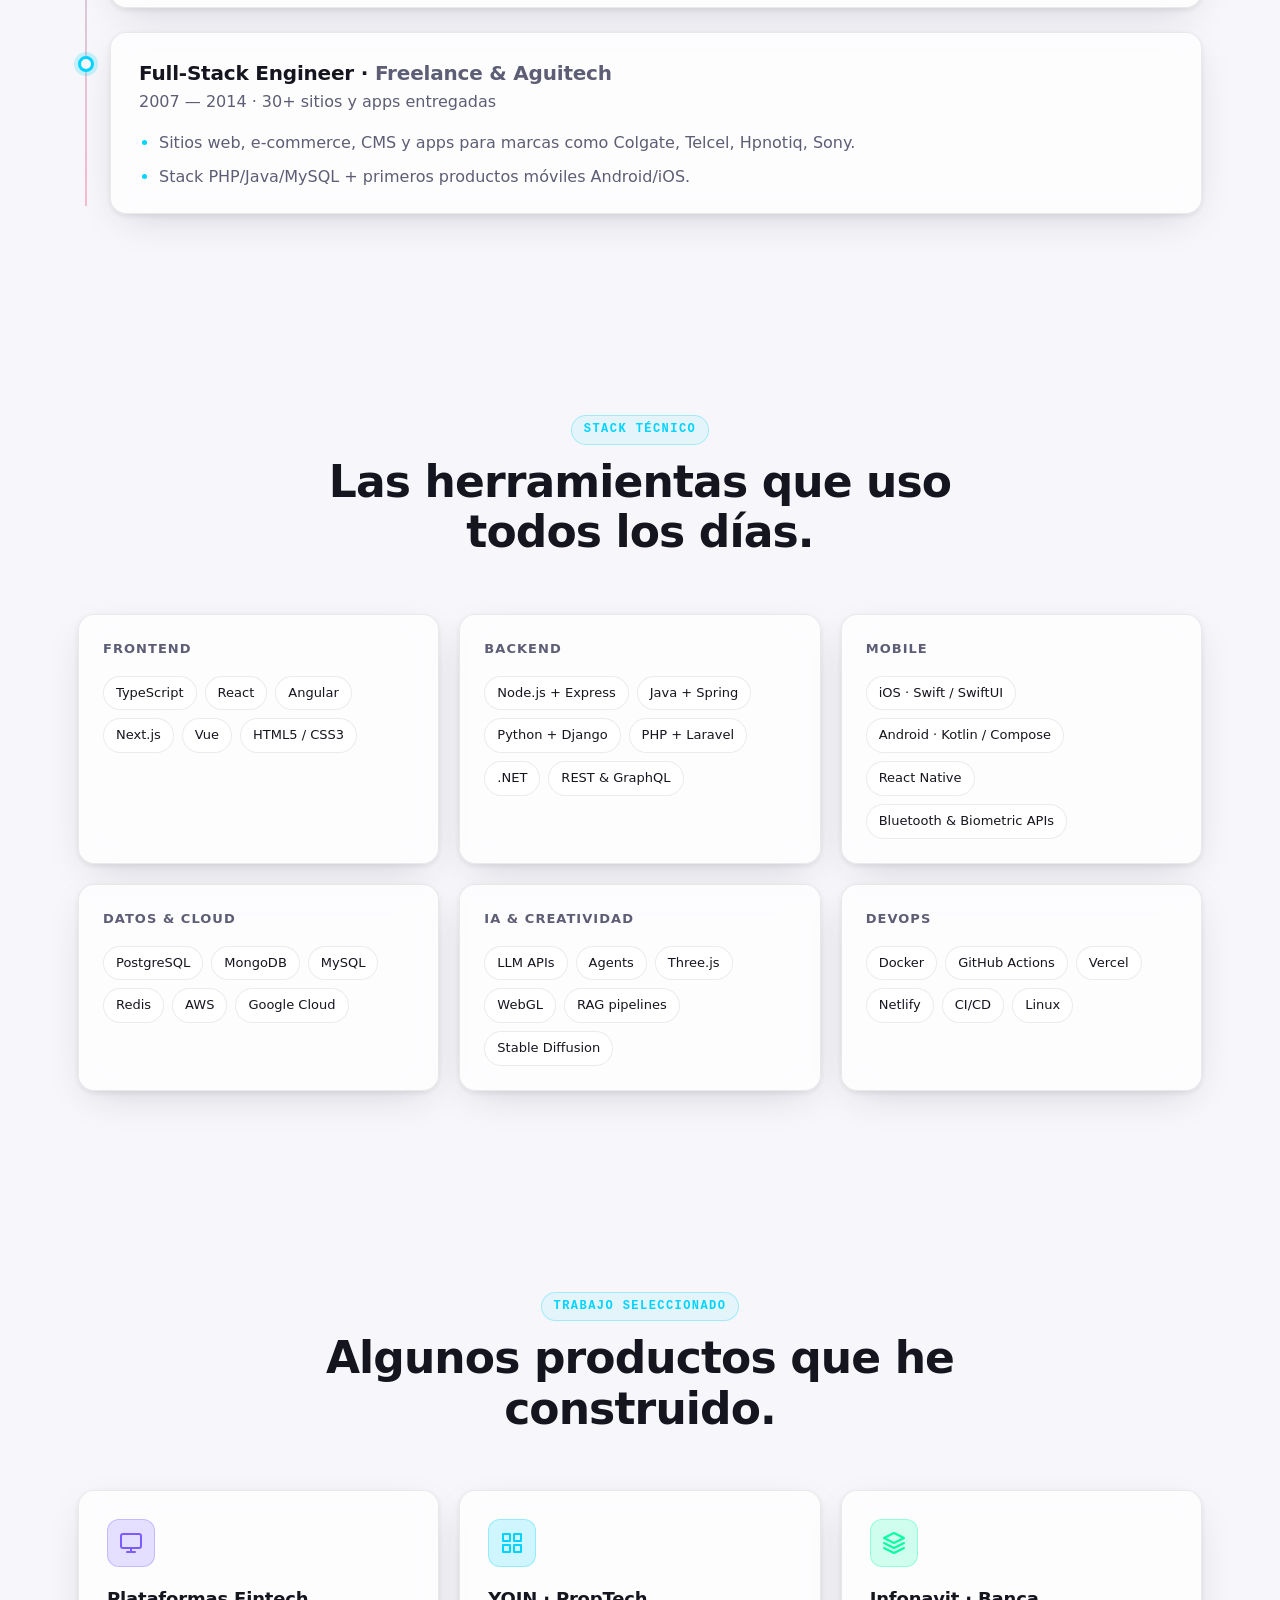
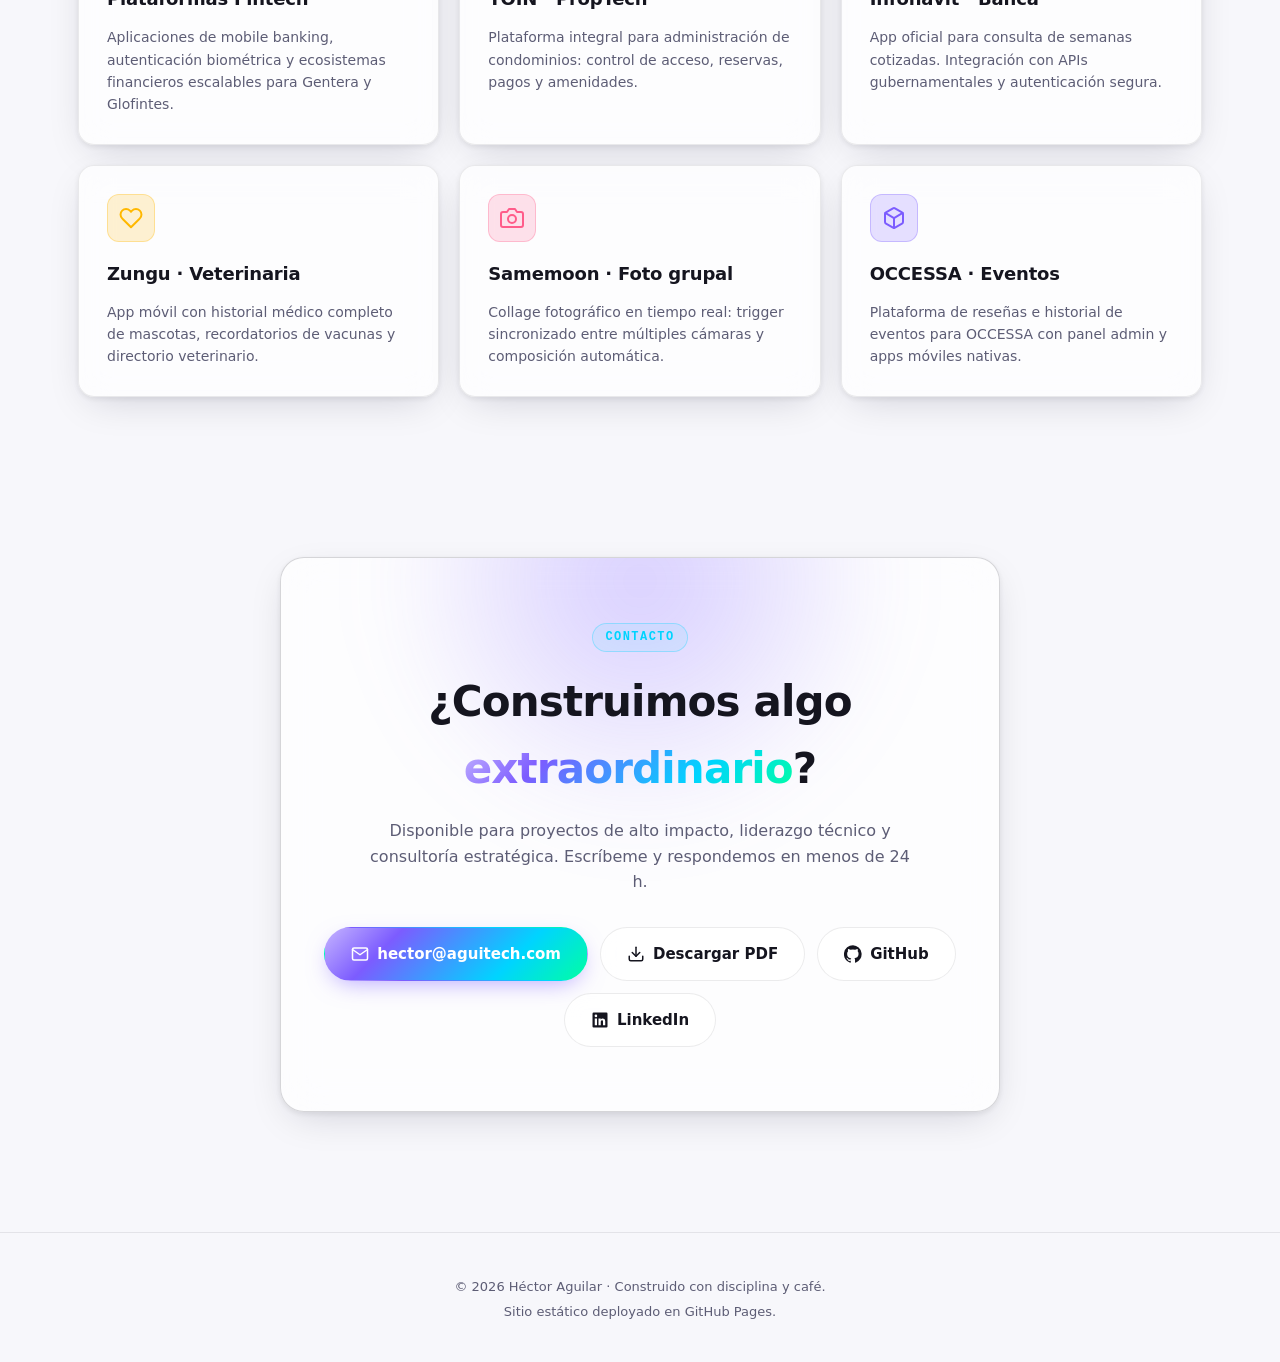
==== commit 3fa4d57f: "feat: bilingual PDF curriculum vitae - pdf/index.html + pdf.css: editorial print stylesheet - pdf/cu" ====
--- a/index.html
+++ b/index.html
@@ -41,6 +41,7 @@
     <a href="#contact">Contacto</a>
   </nav>
   <div class="topbar__actions">
+    <a class="lang-switch" href="en/" aria-label="English version" lang="en" hreflang="en">EN</a>
     <button class="btn btn--ghost" id="theme-toggle" type="button" aria-label="Cambiar tema">
       <svg width="18" height="18" viewBox="0 0 24 24" fill="none" stroke="currentColor" stroke-width="2" stroke-linecap="round" stroke-linejoin="round" aria-hidden="true"><circle cx="12" cy="12" r="4"/><path d="M12 2v2M12 20v2M4.93 4.93l1.41 1.41M17.66 17.66l1.41 1.41M2 12h2M20 12h2M4.93 19.07l1.41-1.41M17.66 6.34l1.41-1.41"/></svg>
     </button>
@@ -353,6 +354,10 @@
           <svg width="18" height="18" viewBox="0 0 24 24" fill="none" stroke="currentColor" stroke-width="2" stroke-linecap="round" stroke-linejoin="round" aria-hidden="true"><path d="M4 4h16c1.1 0 2 .9 2 2v12c0 1.1-.9 2-2 2H4c-1.1 0-2-.9-2-2V6c0-1.1.9-2 2-2z"/><path d="M22 6l-10 7L2 6"/></svg>
           hector@aguitech.com
         </a>
+        <a class="btn btn--ghost btn--lg" href="pdf/curriculumvitae.pdf" target="_blank" rel="noopener" download>
+          <svg width="18" height="18" viewBox="0 0 24 24" fill="none" stroke="currentColor" stroke-width="2" stroke-linecap="round" stroke-linejoin="round" aria-hidden="true"><path d="M21 15v4a2 2 0 0 1-2 2H5a2 2 0 0 1-2-2v-4"/><polyline points="7 10 12 15 17 10"/><line x1="12" y1="15" x2="12" y2="3"/></svg>
+          Descargar PDF
+        </a>
         <a class="btn btn--ghost btn--lg" href="https://github.com/aguitech" target="_blank" rel="noopener">
           <svg width="18" height="18" viewBox="0 0 24 24" fill="currentColor" aria-hidden="true"><path d="M12 .3a12 12 0 0 0-3.8 23.4c.6.1.8-.3.8-.6v-2c-3.3.7-4-1.6-4-1.6-.6-1.4-1.4-1.8-1.4-1.8-1-.7.1-.7.1-.7 1.2.1 1.8 1.2 1.8 1.2 1 1.8 2.8 1.3 3.5 1 .1-.8.4-1.3.7-1.6-2.7-.3-5.5-1.3-5.5-6 0-1.3.5-2.4 1.2-3.2-.1-.3-.5-1.5.1-3.2 0 0 1-.3 3.3 1.2a11.5 11.5 0 0 1 6 0c2.3-1.5 3.3-1.2 3.3-1.2.6 1.7.2 2.9.1 3.2.8.8 1.2 1.9 1.2 3.2 0 4.6-2.8 5.6-5.5 5.9.4.4.8 1.1.8 2.2v3.3c0 .3.2.7.8.6A12 12 0 0 0 12 .3"/></svg>
           GitHub
